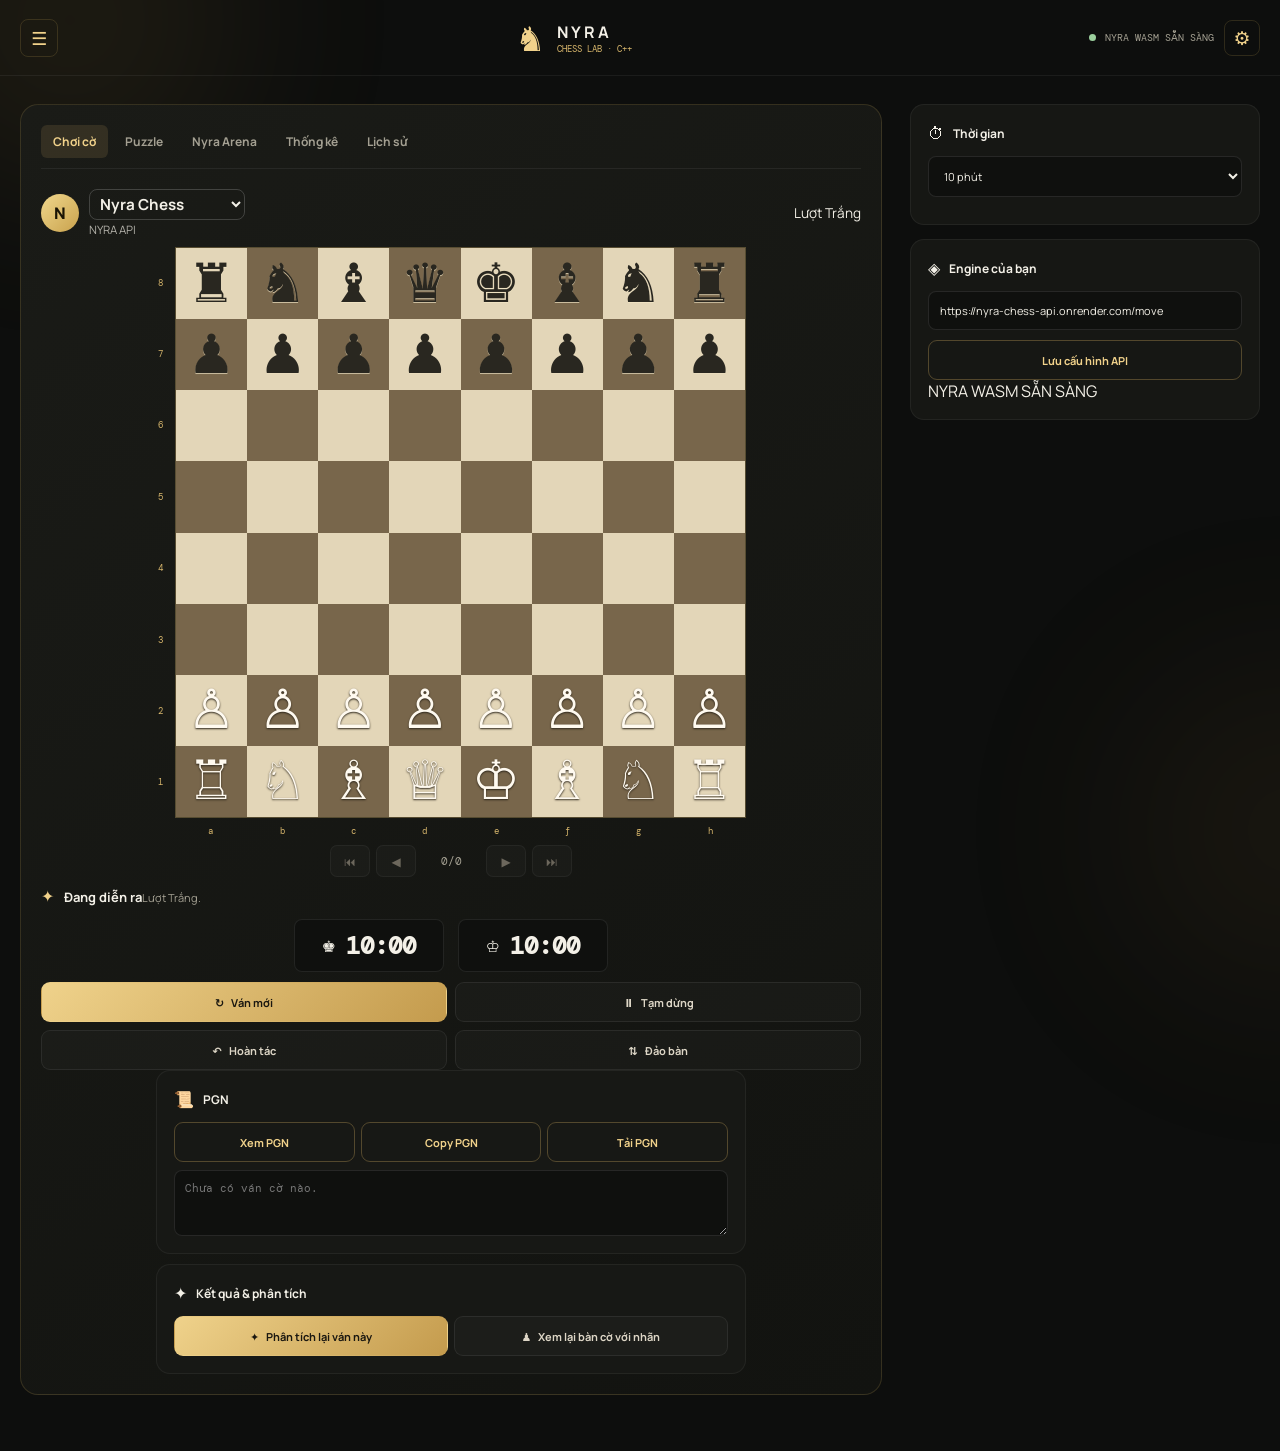
==== index.html @ 999bf377 "Phân tích ván cố định (đồng hồ ảo + reset engine + bộ nhớ kết quả); Nyro suy luận dựa trên đường đi " ====
<!doctype html>
<html lang="vi">
<head>
  <meta charset="utf-8">
  <meta name="viewport" content="width=device-width, initial-scale=1, viewport-fit=cover">
  <meta name="theme-color" content="#10100f">
  <link rel="manifest" href="manifest.json">
  <link rel="icon" type="image/png" href="icon-192.png">
  <link rel="apple-touch-icon" href="apple-touch-icon.png">
  <meta name="mobile-web-app-capable" content="yes">
  <title>Nyra Chess 1.0</title>
  <link rel="stylesheet" href="style.css?v=217">
</head>
<body>
  <div class="ambient ambient-one"></div>
  <div class="ambient ambient-two"></div>
  <header class="topbar">
    <button class="hamburger" id="hamburgerBtn" aria-label="Menu">☰</button>
    <a class="brand" href="#" aria-label="Nyra Chess trang chủ">
      <span class="brand-mark">♞</span>
      <span><strong>NYRA</strong><small>CHESS LAB · C++</small></span>
    </a>
    <div class="top-right">
      <div class="top-status"><span class="status-dot"></span><span id="connectionLabel">BÀN CỜ SẴN SÀNG</span></div>
      <button class="gear-btn" id="settingsBtn" type="button" aria-label="Cài đặt" title="Cài đặt">⚙</button>
    </div>
  </header>

  <nav class="navdrawer" id="navDrawer">
    <a class="navdrawer-item" data-drawer="play" href="#" id="drawerPlay"><span>♟</span> Chơi cờ</a>
    <a class="navdrawer-item" data-drawer="puzzle" href="#" id="drawerPuzzle"><span>🧩</span> Puzzle</a>
    <a class="navdrawer-item" data-drawer="arena" href="#" id="drawerArena"><span>⚔️</span> Đấu trường AI</a>
    <a class="navdrawer-item" data-drawer="stats" href="#" id="drawerStats"><span>📊</span> Thống kê</a>
    <a class="navdrawer-item" data-drawer="history" href="#" id="drawerHistory"><span>⌁</span> Lịch sử &amp; Phân tích</a>
    <a class="navdrawer-item" data-action="import" href="#" id="drawerImport"><span>📥</span> Nhập PGN</a>
  </nav>

  <div class="drawer-overlay" id="drawerOverlay"></div>
  <div class="move-board-panel" id="moveBoardPanel"></div>

  <main class="layout">
    <section class="game-shell" aria-label="Bàn cờ Nyra">
      <!-- TABS -->
      <div class="tabs">
        <button class="tab-btn active" data-tab="play">Chơi cờ</button>
        <button class="tab-btn" data-tab="puzzle">Puzzle</button>
        <button class="tab-btn" data-tab="arena">Nyra Arena</button>
        <button class="tab-btn" data-tab="stats">Thống kê</button>
        <button class="tab-btn" data-tab="history">Lịch sử</button>
      </div>

      <!-- TAB: PLAY -->
      <div id="tab-play" class="tab-content active">
        <div class="game-head">
          <div class="opponent">
            <div class="avatar">N</div>
            <div><select id="opponentSelect" class="opp-select" aria-label="Chọn đối thủ">
              <option value="nyra">Nyra Chess</option>
              <option value="sf1000">Stockfish ~1000</option>
              <option value="sf1500">Stockfish 1500</option>
              <option value="sf2000">Stockfish 2000</option>
              <option value="sf2500">Stockfish 2500</option>
              <option value="sf2750">Stockfish 2750</option>
              <option value="sf3000">Stockfish 3000</option>
            </select><small id="engineMode">NYRA API</small></div>
          </div>
          <div class="turn-chip"><span class="turn-indicator"></span><span id="turnLabel">Lượt Trắng</span></div>
        </div>

        <div class="board-wrap">
          <div class="rank-labels" aria-hidden="true"><span>8</span><span>7</span><span>6</span><span>5</span><span>4</span><span>3</span><span>2</span><span>1</span></div>
          <div id="board" class="board" role="grid" aria-label="Bàn cờ vua"></div>
          <div class="file-labels" aria-hidden="true"><span>a</span><span>b</span><span>c</span><span>d</span><span>e</span><span>f</span><span>g</span><span>h</span></div>
        </div>

        <div class="board-nav">
          <button id="navStart" class="nav-btn" type="button" title="Về đầu ván" aria-label="Về đầu ván">⏮</button>
          <button id="navPrev" class="nav-btn" type="button" title="Nước trước (←)" aria-label="Nước trước">◀</button>
          <span id="navCounter" class="nav-counter">0/0</span>
          <button id="navNext" class="nav-btn" type="button" title="Nước sau (→)" aria-label="Nước sau">▶</button>
          <button id="navEnd" class="nav-btn" type="button" title="Về nước hiện tại" aria-label="Về nước hiện tại">⏭</button>
        </div>

        <div class="game-status" aria-live="polite">
          <span class="status-icon" id="statusIcon">✦</span>
          <div><strong id="statusTitle">Trận đấu sẵn sàng</strong><small id="statusText">Chọn một quân Trắng để bắt đầu.</small></div>
        </div>

        <div class="clock-panel">
          <div class="clock-container" id="clock-black"><span class="clock-icon">♚</span><span class="clock-time" id="timeBlack">10:00</span></div>
          <div class="clock-container" id="clock-white"><span class="clock-icon">♔</span><span class="clock-time" id="timeWhite">10:00</span></div>
        </div>

        <div class="controls">
          <button id="newGameBtn" class="btn btn-primary"><span>↻</span> Ván mới</button>
          <button id="pauseBtn" class="btn btn-secondary"><span>⏸</span> Tạm dừng</button>
          <button id="undoBtn" class="btn btn-secondary"><span>↶</span> Hoàn tác</button>
          <button id="flipBtn" class="btn btn-secondary"><span>⇅</span> Đảo bàn</button>
        </div>

        <div class="play-side">
          <div class="panel-card game-info card pgn-box" id="pgnBox">
            <div class="panel-title"><span class="gold-symbol">📜</span><h2>PGN</h2></div>
            <div class="pgn-actions">
              <button id="scrollPgnBtn" class="btn btn-outline">Xem PGN</button>
              <button id="copyPgnBtn" class="btn btn-outline">Copy PGN</button>
              <button id="downloadPgnBtn" class="btn btn-outline">Tải PGN</button>
            </div>
            <textarea class="pgn-text" id="pgnText" readonly placeholder="Chưa có ván cờ nào."></textarea>
          </div>
          <div class="panel-card card review-box" id="reviewBox">
            <div class="panel-title"><span class="gold-symbol">✦</span><h2>Kết quả &amp; phân tích</h2></div>
            <div id="reviewResult" class="review-result"></div>
            <div class="review-actions" id="reviewActions">
              <button id="reviewBtn" class="btn btn-primary full-width"><span>✦</span> Phân tích lại ván này</button>
              <button id="boardReviewBtn" class="btn btn-secondary full-width"><span>♟</span> Xem lại bàn cờ với nhãn</button>
            </div>
          </div>
        </div>
      </div>

      <!-- TAB: ARENA -->
      <!-- TAB: PUZZLE -->
      <div id="tab-puzzle" class="tab-content"></div>

      <div id="tab-arena" class="tab-content">
        <div class="ar-top">
          <div class="panel-title"><span class="gold-symbol">⚔️</span><h2>Nyra Arena</h2></div>
          <div class="ar-top-btns">
            <button id="arToggleSetup" class="ar-chip" type="button">▴ Thu gọn</button>
            <button id="arVideoBtn" class="ar-chip" type="button">🎬 Quay video</button>
          </div>
        </div>

        <div id="arSetup" class="ar-setup">
          <div class="ar-sides">
            <div class="ar-side" id="arSideA"></div>
            <div class="ar-side" id="arSideB"></div>
          </div>
          <div class="ar-row">
            <div><label for="arGames">Số ván</label><input id="arGames" type="number" inputmode="numeric" min="1" max="200" value="10"></div>
            <div><label for="arSpeed">Tốc độ xem</label>
              <select id="arSpeed">
                <option value="0">Nhanh nhất</option>
                <option value="500">Vừa</option>
                <option value="1000">Chậm</option>
                <option value="1800">Rất chậm</option>
              </select>
            </div>
            <label class="ar-check"><input id="arAlternate" type="checkbox" checked> Đổi màu mỗi ván</label>
            <label class="ar-check"><input id="arOpenings" type="checkbox" checked> Khai cuộc ngẫu nhiên</label>
          </div>
          <p class="small-note">Elo Stockfish là thang <b>UCI_Elo</b> của chính engine (CCRL 40/4, chuẩn hoá ở 60s+0.6s), nằm trong 1320–3190 — <b>không</b> bằng Elo Chess.com/FIDE. Elo cao cần đủ thời gian nghĩ mới đạt đúng sức. Ô “Nghĩ/nước” để trống = tự động.</p>
        </div>

        <div class="ar-actions">
          <button id="arStart" class="btn btn-primary" type="button">▶ Bắt đầu đấu</button>
          <button id="arStop" class="btn btn-secondary" type="button" disabled>■ Dừng</button>
          <button id="arPgnBtn" class="btn btn-outline" type="button" disabled>⤓ PGN</button>
        </div>

        <div id="arStage" class="ar-stage">
          <div class="ar-player" id="arBarBlack">
            <span class="ar-ptag">B</span>
            <div class="ar-pmain"><strong class="ar-pname"></strong><small class="ar-pbadge"></small></div>
            <span class="ar-pinfo"></span><span class="ar-dot"></span><span class="ar-col">♚</span>
          </div>
          <div class="ar-main">
            <div class="ar-eval" aria-hidden="true"><div id="arEvalFill"></div></div>
            <div id="arBoard" class="ar-board" role="img" aria-label="Bàn cờ Arena"></div>
          </div>
          <div class="ar-player" id="arBarWhite">
            <span class="ar-ptag">A</span>
            <div class="ar-pmain"><strong class="ar-pname"></strong><small class="ar-pbadge"></small></div>
            <span class="ar-pinfo"></span><span class="ar-dot"></span><span class="ar-col">♔</span>
          </div>

          <div class="ar-score">
            <div class="ar-sc-side"><small id="arNameA">A</small><b id="arPtsA">0</b></div>
            <div class="ar-sc-mid"><span id="arGameNo">Sẵn sàng</span><small id="arWdl"></small></div>
            <div class="ar-sc-side right"><small id="arNameB">B</small><b id="arPtsB">0</b></div>
          </div>
          <div class="ar-bar"><div id="arProgress"></div></div>
          <div class="ar-status" id="arStatus" aria-live="polite">Chọn hai bên rồi bấm “Bắt đầu đấu”.</div>
          <div class="ar-estimate" id="arEstimate"></div>
          <div class="ar-moves" id="arMoves"></div>
          <div class="ar-chips" id="arChips"></div>
        </div>

        <div class="ar-float">
          <button id="arFloatStop" type="button" disabled>■ Dừng</button>
          <button id="arFloatExit" type="button">✕ Thoát</button>
        </div>
      </div>

      <!-- TAB: STATS -->
      <div id="tab-stats" class="tab-content">
        <div class="panel-title"><span class="gold-symbol">📊</span><h2>Thống kê của bạn</h2></div>
        <div class="stats-dashboard">
          <div class="stat-box"><span class="stat-label">Tổng số ván</span><span class="stat-value" id="statTotal">0</span></div>
          <div class="stat-box good"><span class="stat-label">Thắng</span><span class="stat-value" id="statWins">0</span></div>
          <div class="stat-box bad"><span class="stat-label">Thua</span><span class="stat-value" id="statLosses">0</span></div>
          <div class="stat-box"><span class="stat-label">Hòa</span><span class="stat-value" id="statDraws">0</span></div>
        </div>
      </div>

      <!-- TAB: HISTORY -->
      <div id="tab-history" class="tab-content">
        <div class="panel-title"><span class="gold-symbol">⌁</span><h2>Lịch sử nước đi</h2></div>
        <div id="moveHistory" class="move-history"></div>
        <button id="reviewBtnHistory" class="btn btn-primary full-width"><span>✦</span> Phân tích ván bằng Nyra</button>
        <button id="boardReviewBtnHistory" class="btn btn-secondary full-width"><span>♟</span> Xem lại bàn cờ với nhãn</button>
        <button id="downloadPgnBtnHistory" class="btn btn-secondary full-width"><span>⤓</span> Tải PGN</button>
        <div id="reviewResultHistory" class="review-result"></div>
      </div>
    </section>

    <aside class="side-panel">
      <section class="panel-card">
        <div class="panel-title"><span class="gold-symbol">⏱</span><h2>Thời gian</h2></div>
        <select id="timeControlSelect" class="time-select">
          <option value="unlimited">Không giới hạn</option>
          <option value="180">3 phút</option>
          <option value="180+2">3 phút + 2s</option>
          <option value="300">5 phút</option>
          <option value="600" selected>10 phút</option>
        </select>
      </section>

      <section class="panel-card">
        <div class="panel-title"><span class="gold-symbol">◈</span><h2>Engine của bạn</h2></div>
        <input id="endpointInput" type="url" placeholder="https://nyra-chess-api.onrender.com/move">
        <button id="saveEndpointBtn" class="btn btn-outline full-width">Lưu cấu hình API</button>
        <div id="apiState" class="api-state"><span class="state-dot"></span><span>Chưa kết nối</span></div>
      </section>
    </aside>
  </main>
  <div class="modal" id="pgnImportPanel" aria-hidden="true">
    <div class="modal-card" role="dialog" aria-modal="true" aria-labelledby="pgnImportTitle">
      <button class="modal-close" id="pgnImportClose" type="button" aria-label="Đóng">✕</button>
      <h3 id="pgnImportTitle">Nhập PGN</h3>
      <p class="small-note">Dán PGN hoặc chọn file .pgn. Ván sẽ được đưa lên bàn cờ để tua lại, phân tích và chơi tiếp.</p>
      <textarea id="pgnImportText" class="pgn-text pgn-import-text" placeholder="1. e4 e5 2. Nf3 Nc6 3. Bb5 ..."></textarea>
      <input id="pgnImportFile" class="file-input" type="file" accept=".pgn,text/plain">
      <div class="modal-actions">
        <button id="pgnImportLoad" class="btn btn-primary" type="button">Tải vào bàn cờ</button>
        <button id="pgnImportCancel" class="btn btn-secondary" type="button">Đóng</button>
      </div>
      <p class="small-note" id="pgnImportMsg"></p>
    </div>
  </div>

  <script type="module" src="app.js?v=226"></script>
</body>
</html>
---- style.css ----
@import url('fonts/fonts.css');

:root {
  --bg: #0d0e0d; --panel: rgba(24, 25, 22, .94);
  --line: rgba(205,169,91,.18); --gold: #d7b66c; --gold-bright: #f1d28b;
  --text: #f3f0e7; --muted: #a4a092;
  --board-light: #e3d6b8; --board-dark: #78664b;
  --good: #9bcf9d; --danger: #db8d79;
  font-family: Manrope, system-ui, sans-serif;
}
* { box-sizing: border-box; }
body { margin: 0; min-height: 100vh; background: var(--bg); color: var(--text); overflow-x: hidden; }
button, input, select, textarea { font: inherit; }
button { cursor: pointer; }
textarea { resize: vertical; }
.ambient { position: fixed; width: 340px; height: 340px; border-radius: 50%; filter: blur(100px); opacity: .09; z-index: -1; }
.ambient-one { background: #d6a94e; top: -150px; left: -100px; }
.ambient-two { background: #9a702b; right: -180px; bottom: -100px; }

/* topbar + hamburger */
.topbar { position: relative; height: 76px; border-bottom: 1px solid rgba(255,255,255,.06);
  display: flex; align-items: center; justify-content: space-between; padding: 0 20px; }
.hamburger { background: none; border: 1px solid var(--line); color: var(--gold-bright);
  width: 38px; height: 38px; border-radius: 8px; font-size: 18px; display: flex;
  align-items: center; justify-content: center; }
.hamburger:hover { background: #d7b66c22; }
.brand { display: flex; align-items: center; gap: 11px; text-decoration: none; color: var(--text); }
.brand-mark { color: var(--gold-bright); font-size: 34px; }
.brand strong { display: block; font-size: 16px; letter-spacing: .19em; }
.brand small { display: block; color: var(--gold); font: 9px 'DM Mono', monospace; }
.top-status { display: flex; align-items: center; gap: 9px; font: 10px 'DM Mono', monospace; color: var(--muted); }
.status-dot, .state-dot { width: 7px; height: 7px; background: var(--good); border-radius: 50%; }
.status-dot.off, .state-dot.off { background: var(--danger); }
.status-dot.busy, .state-dot.busy { background: var(--gold); }

/* nav drawer overlay */
.navdrawer { position: fixed; top: 76px; left: 0; bottom: 0; width: 240px; background: rgba(16,17,14,.97);
  border-right: 1px solid var(--line); padding: 18px 12px; transform: translateX(-100%);
  transition: transform .22s ease; z-index: 50; }
.navdrawer.open { transform: translateX(0); }
.navdrawer-item { display: block; color: var(--muted); text-decoration: none; padding: 11px 12px;
  border-radius: 8px; font-size: 13px; font-weight: 600; }
.navdrawer-item span { color: var(--gold-bright); margin-right: 9px; }
.navdrawer-item:hover { background: #d7b66c18; color: var(--text); }
.drawer-overlay { position: fixed; inset: 0; background: rgba(0,0,0,.42); opacity: 0; pointer-events: none;
  transition: opacity .22s ease; z-index: 49; }
.drawer-overlay.open { opacity: 1; pointer-events: auto; }

.layout { width: min(1240px, 100% - 36px); margin: 28px auto 56px; display: grid;
  grid-template-columns: 1fr 350px; gap: 28px; }
.intro { grid-column: 1 / -1; }
h1 { margin: 0; font-size: clamp(32px, 5vw, 52px); line-height: 1.1; font-weight: 800; }
h1 span { color: var(--gold-bright); }
.intro-tags { display: flex; gap: 8px; margin-top: 14px; }
.intro-tags span { font-size: 10px; padding: 7px 10px; border: 1px solid var(--line); border-radius: 99px; }
.game-shell { background: linear-gradient(145deg, #1a1b17, #121310); border: 1px solid var(--line);
  border-radius: 18px; padding: 20px; }

.tabs { display: flex; gap: 5px; margin-bottom: 20px; border-bottom: 1px solid #ffffff10; padding-bottom: 10px; overflow-x: auto; }
.tab-btn { background: transparent; border: none; color: var(--muted); font-size: 12px; font-weight: 700;
  padding: 8px 12px; border-radius: 6px; white-space: nowrap; }
.tab-btn.active { color: var(--gold-bright); background: #d7b66c22; }
.tab-content { display: none; }
.tab-content.active { display: block; }

/* board + clocks */
.board-wrap { position: relative; width: 100%; max-width: 590px; margin: 6px auto 4px; padding: 0 0 19px 19px; }
.board { display: grid; grid-template-columns: repeat(8, 1fr); width: 100%; aspect-ratio: 1; border: 1px solid #d7b66c55; }
.square { position: relative; display: flex; align-items: center; justify-content: center; aspect-ratio: 1;
  border: 0; padding: 0; background: transparent; }
.square.light { background: var(--board-light); }
.square.dark { background: var(--board-dark); }
.square.selected { box-shadow: inset 0 0 0 4px #e8bd58; }
.square.last-move::after { content: ""; position: absolute; inset: 0; background: #f5d87542; }
.square.legal::before { content: ""; position: absolute; width: 22%; height: 22%; border-radius: 50%; background: #1a251b78; }
.square.capture::before { content: ""; position: absolute; inset: 4%; border: 4px solid #2b201b66; border-radius: 50%; }
.piece { position: relative; z-index: 2; font-family: "DejaVu Sans", sans-serif;
  font-size: clamp(24px, 5.4vw, 54px); line-height: 1; }
.piece.white { color: #fffaf0; text-shadow: 0 1px 2px #2b2419; }
.piece.black { color: #292720; text-shadow: 0 1px 0 #f5e8c8aa; }

.rank-labels { position: absolute; left: 2px; top: 0; bottom: 19px; display: flex; flex-direction: column;
  justify-content: space-around; font: 9px 'DM Mono'; color: var(--gold); }
.file-labels { position: absolute; bottom: 0; left: 19px; right: 0; display: grid;
  grid-template-columns: repeat(8,1fr); text-align: center; font: 9px 'DM Mono'; color: var(--gold); }

.game-status { display: flex; align-items: center; gap: 10px; padding: 6px 0; }
.status-icon { color: var(--gold-bright); }
.game-status strong { font-size: 13px; }
.game-status small { color: var(--muted); font-size: 11px; }

.panel-card.game-info.card { padding-bottom: 12px; }
.pgn-box { max-width: 590px; margin: 0 auto 10px; }
.pgn-actions { display: flex; flex-wrap: wrap; gap: 6px; margin-bottom: 8px; }
.pgn-actions .btn { flex: 1; min-width: 88px; }
.pgn-text { width: 100%; min-height: 66px; max-height: 150px; background: #0f100e; color: var(--text);
  border: 1px solid #ffffff19; border-radius: 8px; padding: 10px; font: 11px 'DM Mono'; margin: 0; }
.pgn-text:focus { outline: 1px solid var(--gold); }

.review-box { max-width: 590px; margin: 0 auto; padding: 14px 17px 17px; }
.review-actions { display: grid; grid-template-columns: 1fr 1fr; gap: 6px; margin-top: 10px; }
.play-side { display: none; }
body.play-tab .play-side { display: block; }

.clock-panel { display: flex; gap: 14px; justify-content: center; margin: 6px 0 8px; }
.clock-container { display: flex; align-items: center; justify-content: center; gap: 10px;
  background: #0f100e; border: 1px solid #ffffff15; border-radius: 8px; padding: 10px; width: 150px; }
.clock-time { font: 24px 'DM Mono', monospace; font-weight: 700; }
.controls { display: grid; grid-template-columns: 1fr 1fr; gap: 8px; margin-top: 10px; }

.btn { border-radius: 9px; border: 1px solid transparent; min-height: 40px; display: flex;
  align-items: center; justify-content: center; gap: 7px; font-size: 11px; font-weight: 700; }
.btn-primary { background: linear-gradient(135deg, #efd28b, #c49b4d); color: #1a1710; }
.btn-secondary { background: #ffffff06; color: #ddd6c6; border-color: #ffffff12; }
.btn-outline { background: transparent; border-color: #cba85d55; color: var(--gold-bright); }
.full-width { width: 100%; margin-top: 0; }
.small-note { font-size: 10px; color: var(--muted); margin: 10px 0 0; line-height: 1.4; }

/* side panel */
.side-panel { display: flex; flex-direction: column; gap: 14px; }
.panel-card { background: var(--panel); border: 1px solid #ffffff0e; border-radius: 14px; padding: 17px; }
.panel-title { display: flex; align-items: center; gap: 9px; margin-bottom: 12px; }
.panel-title h2 { font-size: 12px; margin: 0; font-weight: 700; }
input, select { width: 100%; background: #0f100e; color: var(--text); border: 1px solid #ffffff19;
  border-radius: 8px; padding: 11px; font-size: 11px; margin-bottom: 10px; }

.move-history { min-height: 96px; max-height: 280px; overflow-y: auto; }
.move-row { display: grid; grid-template-columns: 30px 1fr 1fr; gap: 5px; padding: 7px 5px;
  border-bottom: 1px solid #ffffff08; font: 11px 'DM Mono'; }
.move-row .move-white, .move-row .move-black { text-align: right; }
.move-row .move-black { color: var(--muted); }

.stats-dashboard { display: grid; grid-template-columns: 1fr 1fr; gap: 10px; }
.stat-box { background: #ffffff05; padding: 12px; border-radius: 8px; text-align: center; }
.stat-box.good { border-left: 3px solid var(--good); }
.stat-box.bad { border-left: 3px solid var(--danger); }

/* review render */
.review-result { margin-top: 8px; font-size: 12px; }
.review-result.collapsed { margin-top: 0; }
.rv-acc { display: grid; grid-template-columns: 1fr auto 1fr; gap: 8px; align-items: center;
  text-align: center; margin-bottom: 10px; }
.rv-acc b { display: block; font-size: 22px; color: var(--gold-bright); }
.rv-acc small { color: var(--muted); font-size: 10px; }
.rv-graph { width: 100%; height: 70px; border-radius: 8px; border: 1px solid var(--line);
  margin-bottom: 10px; display: block; }
.rv-head { color: var(--muted); font-size: 10px; }
.rv-row { display: grid; grid-template-columns: 1fr 52px 52px; padding: 6px 2px;
  border-bottom: 1px solid #ffffff0c; align-items: center; }
.rv-row span:nth-child(n+2) { text-align: center; }
.rv-badge { display: inline-flex; align-items: center; justify-content: center; min-width: 22px; height: 20px;
  padding: 0 4px; border-radius: 10px; color: #101010; font: 700 11px 'DM Mono', monospace; margin-right: 4px; }
.rv-list { margin: 6px 0 0; max-height: 260px; overflow-y: auto; }
.rv-move { padding: 5px 2px; border-bottom: 1px solid #ffffff0d; line-height: 1.55; }
.rv-move small { color: var(--muted); display: block; margin-top: 1px; }
.rv-progress { color: var(--gold-bright); margin: 0 0 8px; }
.rv-bar { height: 6px; background: #ffffff14; border-radius: 3px; overflow: hidden; }
.rv-bar div { height: 100%; background: var(--gold); transition: width .2s; }
.rv-empty { color: var(--muted); font-size: 11px; padding: 8px 0; }

/* move-board overlay */
.move-board-panel { position: fixed; inset: 0; background: rgba(8,9,7,.92); display: none;
  z-index: 80; padding: 28px 22px; overflow-y: auto; }
.move-board-panel.open { display: flex; flex-direction: column; }
.move-board-panel .mb-close { position: absolute; top: 18px; right: 22px; background: none; border: 1px solid var(--line);
  color: var(--gold-bright); width: 44px; height: 38px; border-radius: 8px; font-size: 20px; }
.move-board-panel h3 { color: var(--gold-bright); margin: 0 0 8px; font-size: 14px; letter-spacing: .04em; }
.move-board-panel .mb-sub { color: var(--muted); font-size: 11px; margin-bottom: 10px; }
.move-board-wrap { position: relative; width: 100%; max-width: 500px; margin: 0 auto; padding: 0 0 16px 16px; flex: 0 0 auto; }
.move-board { display: grid; grid-template-columns: repeat(8, 1fr); width: 100%; aspect-ratio: 1; border: 1px solid #d7b66c55; }
.move-square { position: relative; display: flex; align-items: center; justify-content: center;
  aspect-ratio: 1; border: 0; padding: 0; background: transparent; }
.move-square.light { background: var(--board-light); }
.move-square.dark { background: var(--board-dark); }
.move-square[data-sq]::after { content: attr(data-sq); position: absolute; font: 8px 'DM Mono'; color: var(--gold-bright); opacity: 0; pointer-events: none; }
.move-piece { position: relative; z-index: 2; font-family: "DejaVu Sans", sans-serif;
  font-size: clamp(22px, 5vw, 46px); line-height: 1; }
.move-piece.white { color: #fffaf0; text-shadow: 0 1px 2px #2b2419; }
.move-piece.black { color: #292720; text-shadow: 0 1px 0 #f5e8c8aa; }
.move-board-rel { position: relative; }
.move-square.last-move { box-shadow: inset 0 0 0 3px #f5d87566; }
.review-arrows { position: absolute; inset: 0; width: 100%; height: 100%; z-index: 4;
  pointer-events: none; filter: drop-shadow(0 1px 2px rgba(0,0,0,.35)); }
.move-label { position: absolute; left: 2px; top: 0; bottom: 16px; display: flex; flex-direction: column;
  justify-content: space-around; font: 9px 'DM Mono'; color: var(--gold); }
.move-file { position: absolute; bottom: 0; left: 16px; right: 0; display: grid;
  grid-template-columns: repeat(8,1fr); text-align: center; font: 9px 'DM Mono'; color: var(--gold); }
.move-history-scroll { position: relative; margin: 0 auto 16px; max-width: 500px; padding: 0 0 0 16px; flex: 0 0 auto; }
.move-grid { display: grid; grid-template-columns: 36px 1fr 1fr; gap: 3px; max-height: 150px; overflow-y: auto; }
.move-grid-head { font: 10px 'DM Mono'; color: var(--muted); text-transform: uppercase; letter-spacing: .06em; padding-bottom: 2px; }
.move-cell { background: none; border: 0; border-radius: 5px; color: var(--text);
  font: 11px 'DM Mono'; padding: 5px 7px; text-align: left; }
.move-cell:hover { background: #d7b66c18; }
.move-num { color: var(--gold); text-align: right; padding: 5px 7px; font: 11px 'DM Mono'; }
.move-cell.move-this { background: #d7b66c2e; color: var(--gold-bright); font-weight: 700; }
.move-cell.move-good { color: #9bcf9d; }
.move-cell.move-bad { color: #e0624f; }

/* tua lại / tua tới */
.board-nav { display: flex; align-items: center; justify-content: center; gap: 6px; margin: 8px auto 2px; }
.nav-btn { background: #ffffff06; border: 1px solid #ffffff14; color: var(--gold-bright);
  min-width: 40px; height: 32px; border-radius: 7px; font-size: 12px; }
.nav-btn:hover:not(:disabled) { background: #d7b66c22; }
.nav-btn:disabled { color: #6c675c; border-color: #ffffff0c; cursor: default; }
.nav-counter { font: 11px 'DM Mono', monospace; color: var(--muted); min-width: 58px; text-align: center; }
.mb-nav { display: flex; align-items: center; justify-content: center; gap: 6px; margin: 0 auto 10px; }

/* nhãn đánh giá trên ô cờ + chú giải */
.move-badge { position: absolute; top: 2px; left: 2px; z-index: 3; display: flex; align-items: center;
  justify-content: center; min-width: 18px; height: 18px; padding: 0 3px; border-radius: 99px;
  font: 700 10px 'DM Mono', monospace; color: #12130f; box-shadow: 0 1px 3px #0006; }
.mb-info { width: 100%; max-width: 500px; margin: 0 auto; padding-left: 16px; box-sizing: border-box; font-size: 11px; color: var(--muted); min-height: 16px; line-height: 1.5; }
.mb-legend { display: flex; flex-wrap: wrap; gap: 5px 12px; max-width: 500px; margin: 0 auto 10px;
  padding: 0 0 0 16px; font-size: 10px; color: var(--muted); }
.mb-legend-item { display: inline-flex; align-items: center; gap: 4px; }
.mb-legend-item i { font-style: normal; width: 15px; height: 15px; border-radius: 50%;
  display: inline-flex; align-items: center; justify-content: center; color: #12130f; font: 700 9px 'DM Mono'; }
.move-dot { display: inline-block; width: 6px; height: 6px; border-radius: 50%; margin-right: 5px; vertical-align: middle; }

/* modal nhập PGN */
.modal { position: fixed; inset: 0; background: rgba(6,7,5,.8); display: none; align-items: center;
  justify-content: center; z-index: 90; padding: 20px; }
.modal.open { display: flex; }
.modal-card { position: relative; width: min(560px, 100%); max-height: 90vh; overflow-y: auto;
  background: linear-gradient(145deg, #1a1b17, #121310); border: 1px solid var(--line);
  border-radius: 16px; padding: 22px; }
.modal-card h3 { margin: 0 0 6px; color: var(--gold-bright); font-size: 15px; }
.modal-close { position: absolute; top: 12px; right: 14px; background: none; border: 1px solid var(--line);
  color: var(--gold-bright); width: 36px; height: 32px; border-radius: 7px; font-size: 16px; }
.modal-actions { display: flex; gap: 8px; margin-top: 10px; }
.modal-actions .btn { flex: 1; }
.pgn-import-text { min-height: 140px; margin-top: 10px; }
.file-input { padding: 8px; font-size: 11px; color: var(--muted); background: #0f100e;
  border: 1px dashed #ffffff20; border-radius: 8px; }

@media (max-width: 850px) {
  .layout { grid-template-columns: 1fr; }
    .navdrawer { width: 220px; }
  .play-side { display: block; }
  body.play-tab .play-side { display: none; }
}

/* ===== Nyra Arena ===== */
.ar-top { display: flex; align-items: center; justify-content: space-between; gap: 8px; margin-bottom: 8px; }
.ar-top .panel-title { margin: 0; }
.ar-top-btns { display: flex; gap: 6px; }
.ar-chip { background: #ffffff08; border: 1px solid #ffffff14; color: var(--gold-bright); border-radius: 99px;
  font-size: 11px; font-weight: 700; padding: 6px 11px; white-space: nowrap; }
.ar-setup { margin-bottom: 8px; }
.ar-setup.collapsed { display: none; }
.ar-sides { display: grid; grid-template-columns: 1fr 1fr; gap: 8px; }
.ar-side { background: #0f100e; border: 1px solid #ffffff10; border-radius: 10px; padding: 9px; min-width: 0; }
.ar-side h3 { margin: 0 0 6px; font-size: 11px; color: var(--gold-bright); letter-spacing: .04em; }
.ar-setup label { display: block; font-size: 10px; color: var(--muted); margin: 0 0 3px; }
.ar-setup input, .ar-setup select { margin: 0; padding: 7px 8px; font-size: 12px; min-width: 0; }
.ar-setup input[type=checkbox] { width: auto; margin: 0 6px 0 0; accent-color: var(--gold); }
.ar-elo { margin-top: 7px; }
.ar-elo-row { display: grid; grid-template-columns: auto 30px 1fr 30px; align-items: center; gap: 5px; }
.ar-elo-row label { margin: 0; }
.ar-step { min-height: 32px; padding: 0; border-radius: 8px; border: 1px solid #ffffff14; background: #ffffff08; color: var(--gold-bright); font-size: 16px; font-weight: 800; }
.ar-elo-row input { text-align: center; font: 600 13px 'DM Mono', monospace; }
.ar-range { padding: 0 !important; margin-top: 6px !important; border: 0 !important; background: transparent !important; accent-color: var(--gold); height: 22px; }
.ar-setup .dim { opacity: .45; }
.ar-presets { display: flex; flex-wrap: wrap; gap: 4px; margin-top: 4px; }
.ar-preset { background: #ffffff06; border: 1px solid #ffffff12; color: var(--muted); border-radius: 6px; font: 600 10px 'DM Mono', monospace; padding: 4px 6px; }
.ar-preset.on { color: #1a1710; background: var(--gold); border-color: var(--gold); }
.ar-ms-row { margin-top: 7px; }
.ar-row { display: grid; grid-template-columns: 1fr 1fr; gap: 8px; margin-top: 8px; align-items: end; }
.ar-check { display: flex !important; align-items: center; font-size: 11px !important; color: var(--text) !important; margin: 0 !important; }
.ar-actions { display: grid; grid-template-columns: 2fr 1fr 1fr; gap: 6px; margin: 8px 0; }

.ar-stage { max-width: 560px; margin: 0 auto; }
.ar-player { display: flex; align-items: center; gap: 9px; padding: 6px 9px; background: #0f100e; border: 1px solid #ffffff10;
  border-radius: 9px; margin: 4px 0; min-height: 40px; }
.ar-ptag { width: 20px; height: 20px; border-radius: 5px; background: var(--gold); color: #1a1710; font: 800 11px 'DM Mono', monospace;
  display: flex; align-items: center; justify-content: center; flex: none; }
.ar-pmain { flex: 1; min-width: 0; line-height: 1.2; }
.ar-pmain strong { display: block; font-size: 13px; white-space: nowrap; overflow: hidden; text-overflow: ellipsis; }
.ar-pmain small { color: var(--muted); font: 10px 'DM Mono', monospace; }
.ar-pinfo { font: 600 11px 'DM Mono', monospace; color: var(--gold-bright); white-space: nowrap; }
.ar-col { font-size: 20px; color: var(--muted); line-height: 1; }
.ar-dot { width: 8px; height: 8px; border-radius: 50%; background: transparent; flex: none; }
.ar-player.thinking { border-color: var(--gold); box-shadow: 0 0 0 1px #d7b66c44; }
.ar-player.thinking .ar-dot { background: var(--gold); animation: arPulse 1s ease-in-out infinite; }
@keyframes arPulse { 50% { opacity: .25; } }
.ar-main { display: flex; gap: 5px; align-items: stretch; }
.ar-eval { width: 9px; flex: none; background: #1d1c18; border: 1px solid #ffffff14; border-radius: 4px; position: relative; overflow: hidden; }
.ar-eval div { position: absolute; left: 0; right: 0; bottom: 0; height: 50%; background: #f3f0e7; transition: height .35s ease; }
.ar-board { flex: 1; min-width: 0; display: grid; grid-template-columns: repeat(8, 1fr); aspect-ratio: 1;
  border: 1px solid #d7b66c55; container-type: inline-size; }
.ar-board .piece { font-size: clamp(22px, 9vw, 48px); font-size: 10.5cqw; }
.ar-coord { position: absolute; font: 700 9px 'DM Mono', monospace; font-style: normal; pointer-events: none; z-index: 3; opacity: .75; }
.ar-rank { top: 2px; left: 3px; } .ar-file { bottom: 1px; right: 3px; }
.square.light .ar-coord { color: var(--board-dark); } .square.dark .ar-coord { color: var(--board-light); }

.ar-score { display: grid; grid-template-columns: 1fr auto 1fr; align-items: center; gap: 8px; margin-top: 8px; }
.ar-sc-side small { display: block; color: var(--muted); font-size: 10px; white-space: nowrap; overflow: hidden; text-overflow: ellipsis; }
.ar-sc-side b { font: 700 26px 'DM Mono', monospace; color: var(--gold-bright); }
.ar-sc-side.right { text-align: right; }
.ar-sc-mid { text-align: center; font-size: 12px; font-weight: 700; }
.ar-sc-mid small { display: block; color: var(--muted); font: 10px 'DM Mono', monospace; font-weight: 400; }
.ar-bar { height: 4px; background: #ffffff10; border-radius: 4px; margin: 5px 0; overflow: hidden; }
.ar-bar div { height: 100%; width: 0; background: var(--gold); transition: width .3s; }
.ar-status { font-size: 11px; color: var(--muted); min-height: 16px; }
.ar-estimate { font-size: 12px; line-height: 1.5; margin-top: 4px; }
.ar-estimate small { color: var(--muted); font-size: 10px; }
.ar-warn { color: #e6c34a !important; }
.ar-moves { display: flex; gap: 10px; overflow-x: auto; white-space: nowrap; font: 11px 'DM Mono', monospace; padding: 7px 0 3px; scrollbar-width: none; }
.ar-moves::-webkit-scrollbar { display: none; }
.ar-mv i { color: var(--muted); font-style: normal; }
.ar-chips { display: flex; flex-wrap: wrap; gap: 4px; margin-top: 4px; }
.ar-chip-res { width: 22px; height: 22px; border-radius: 6px; font: 700 10px 'DM Mono', monospace; display: flex; align-items: center; justify-content: center; color: #101010; }
.ar-chip-res.win { background: var(--good); } .ar-chip-res.loss { background: var(--danger); } .ar-chip-res.draw { background: #8c897d; }
.ar-float { display: none; }

/* chế độ quay video: chỉ còn bàn cờ + tỉ số */
body.ar-video .topbar, body.ar-video .tabs, body.ar-video .side-panel, body.ar-video .ambient,
body.ar-video .ar-top, body.ar-video .ar-setup, body.ar-video .ar-actions, body.ar-video .ar-chips, body.ar-video .navdrawer { display: none !important; }
body.ar-video .layout { display: block; margin: 0 auto; width: 100%; }
body.ar-video .game-shell { border: 0; border-radius: 0; background: #0d0e0d; padding: 8px; min-height: 100vh; }
body.ar-video .ar-stage { max-width: min(560px, 100vw - 16px, 100vh - 230px); }
body.ar-video .ar-float { display: flex; position: fixed; bottom: calc(env(safe-area-inset-bottom, 0px) + 8px); left: 50%; transform: translateX(-50%); gap: 6px; z-index: 50; opacity: .3; }
body.ar-video .ar-float:hover, body.ar-video .ar-float:focus-within { opacity: 1; }
.ar-float button { background: #000a; color: #fff; border: 1px solid #ffffff30; border-radius: 99px; font-size: 11px; padding: 5px 10px; }
.ar-float button:disabled { display: none; }
@media (max-width: 560px) {
  .game-shell { padding: 14px; }
  .ar-sides { grid-template-columns: 1fr 1fr; gap: 6px; }
  .ar-side { padding: 7px; }
  .ar-elo-row { grid-template-columns: 28px 1fr 28px; } .ar-elo-row label { display: none; }
}
.layout > *, .game-shell, .ar-stage, .ar-setup, .ar-side { min-width: 0; }

.opp-select{display:block;max-width:100%;background:transparent;color:inherit;border:1px solid rgba(255,255,255,.18);border-radius:8px;padding:3px 6px;font:inherit;font-weight:700;margin-bottom:2px}
.opp-select option{color:#111}
.game-head{display:flex;align-items:center;justify-content:space-between;gap:10px;margin-bottom:10px}
.opponent{display:flex;align-items:center;gap:10px;min-width:0}
.opponent .avatar{flex:none;width:38px;height:38px;border-radius:50%;display:grid;place-items:center;font-weight:800;background:linear-gradient(135deg,#f0d78c,#c9a24d);color:#1a1405}
.opponent small{display:block;opacity:.7;font-size:.72rem}
.turn-chip{flex:none;display:flex;align-items:center;gap:6px;font-size:.85rem;white-space:nowrap}
.opp-select{width:auto;max-width:190px;font-size:.95rem}

/* ===== bánh răng cài đặt ===== */
.top-right { display: flex; align-items: center; gap: 10px; }
.gear-btn { background: none; border: 1px solid var(--line); color: var(--gold-bright); width: 36px; height: 36px;
  border-radius: 8px; font-size: 19px; display: flex; align-items: center; justify-content: center; cursor: pointer; flex: none; }
.gear-btn:hover { background: #d7b66c22; }
.st-group { margin-top: 14px; }
.st-label { font: 700 10px 'DM Mono', monospace; letter-spacing: .12em; text-transform: uppercase; color: var(--gold); margin-bottom: 8px; }
.st-row { display: flex; align-items: center; gap: 8px; margin: 8px 0; font-size: 13px; }
.st-select { justify-content: space-between; }
.st-select select, .pz-filters select, .pz-count select { background: #0f100e; color: var(--text); border: 1px solid #ffffff19;
  border-radius: 8px; padding: 8px 10px; font-size: 13px; max-width: 100%; }
#stReset { margin-top: 12px; }

/* ===== tab Puzzle ===== */
.pz { max-width: 590px; margin: 0 auto; }
.pz-stats { display: grid; grid-template-columns: repeat(3, 1fr); gap: 8px; margin-bottom: 10px; }
.pz-stat { background: #0f100e; border: 1px solid #ffffff12; border-radius: 10px; padding: 8px 6px; text-align: center; }
.pz-stat small { display: block; color: var(--muted); font-size: 10px; }
.pz-stat b { font-size: 20px; color: var(--gold-bright); }
.pz-seg { display: flex; gap: 4px; background: #0f100e; border: 1px solid #ffffff12; border-radius: 10px; padding: 3px; margin-bottom: 10px; }
.pz-seg button { flex: 1; background: transparent; border: 0; color: var(--muted); font-size: 12px; font-weight: 700;
  padding: 8px 4px; border-radius: 7px; cursor: pointer; }
.pz-seg button.active { background: #d7b66c26; color: var(--gold-bright); }
.pz-filters { display: grid; grid-template-columns: 1fr 1fr; gap: 8px; margin-bottom: 8px; }
.pz-filters label, .pz-count { display: flex; flex-direction: column; gap: 4px; font-size: 10px; color: var(--muted); min-width: 0; }
.pz-filters select { width: 100%; }
.pz-info { min-height: 46px; margin-bottom: 4px; }
.pz-head { font: 11px 'DM Mono', monospace; color: var(--gold); }
.pz-prompt { display: flex; align-items: center; gap: 8px; font-size: 14px; font-weight: 700; margin-top: 3px; }
.pz-dot { width: 12px; height: 12px; border-radius: 50%; border: 1px solid #0006; flex: none; }
.pz-dot.w { background: #fffaf0; } .pz-dot.b { background: #292720; border-color: #fff6; }
.pz-themes { display: flex; flex-wrap: wrap; gap: 5px; margin-top: 6px; }
.pz-themes span { font-size: 10px; padding: 3px 8px; border: 1px solid var(--line); border-radius: 99px; color: var(--gold-bright); }
.pz-muted { color: var(--muted); font-size: 12px; }
.pz-status { min-height: 22px; margin: 4px 0 8px; font-size: 13px; font-weight: 700; text-align: center; color: var(--text); }
.pz-status.ok { color: var(--good, #8fd16f); } .pz-status.bad { color: #e8776a; }
.pz-actions { display: flex; flex-wrap: wrap; gap: 6px; align-items: end; }
.pz-actions .btn { flex: 1; min-width: 72px; }
.pz-count { flex: 1; min-width: 90px; }
.pz-board .square.pz-wrong::after { content: ""; position: absolute; inset: 0; background: #e0453a8c; }
.pz-board .square.pz-right::after { content: ""; position: absolute; inset: 0; background: #5fc85a7a; }
.pz-board .square.pz-hint { box-shadow: inset 0 0 0 4px #5b9cf5; }
.pz-badge { position: absolute; top: -2px; right: -2px; z-index: 3; min-width: 18px; padding: 1px 4px; border-radius: 99px;
  background: #2fd1c1; color: #06201d; font: 800 11px 'DM Mono', monospace; text-align: center; box-shadow: 0 1px 4px #0008; }
.pz-promo { position: absolute; inset: 0 0 19px 19px; z-index: 6; background: #0b0c0acc; display: flex; align-items: center; justify-content: center; }
.pz-promo[hidden] { display: none; }
.pz-promo-card { background: #1a1b17; border: 1px solid var(--line); border-radius: 12px; padding: 12px 14px; text-align: center; font-size: 12px; }
.pz-promo-row { display: flex; gap: 8px; margin-top: 8px; }
.pz-promo-row button { background: #ffffff0a; border: 1px solid #ffffff1a; border-radius: 8px; width: 48px; height: 48px; cursor: pointer; }
.pz-promo-row .piece { font-size: 32px; }
.pz-extra { margin-top: 10px; }
.pz-score { display: flex; align-items: center; justify-content: space-between; gap: 10px; background: #0f100e;
  border: 1px solid #ffffff12; border-radius: 10px; padding: 10px 14px; }
.pz-score div { text-align: center; } .pz-score small { display: block; color: var(--muted); font-size: 10px; }
.pz-score b { font-size: 22px; color: var(--gold-bright); } .pz-score > span { color: var(--muted); font-size: 11px; text-align: center; }
.pz-vs-res { margin-top: 8px; padding: 10px 12px; border-radius: 10px; font-size: 13px; background: #ffffff08; border: 1px solid #ffffff12; }
.pz-vs-res.ok { border-color: #5fc85a66; } .pz-vs-res.bad { border-color: #e0453a66; }
.pz-log { margin-top: 8px; max-height: 150px; overflow-y: auto; background: #0f100e; border: 1px solid #ffffff12;
  border-radius: 10px; padding: 8px 10px; font: 11px/1.7 'DM Mono', monospace; }
.pz-log .ok { color: #8fd16f; } .pz-log .bad { color: #e8776a; }
.st-check { display: flex; align-items: center; justify-content: flex-start; gap: 12px; cursor: pointer; }
.st-check input { width: 20px; height: 20px; flex: none; margin: 0; accent-color: #d7b66c; }
.st-check span { flex: 1; line-height: 1.35; }

/* đồng hồ chế độ Nyra */
.pz-clock-row { display: grid; grid-template-columns: 1fr 1fr; gap: 8px; margin-bottom: 8px; }
.pz-clock-row > div { background: #0f100e; border: 1px solid #ffffff12; border-radius: 10px; padding: 8px 10px; text-align: center; }
.pz-clock-row small { color: var(--muted); font-size: 10px; display: block; }
.pz-clock { font: 700 30px 'DM Mono', monospace; color: var(--gold-bright); line-height: 1.2; }
.pz-clock.pz-ok { color: #8fd16f; }
.pz-record { text-align: center; font-size: 12px; color: var(--gold-bright); margin: -2px 0 8px; }

/* ===== puzzle hằng ngày + hiệu ứng ===== */
.pz-filters[hidden] { display: none; }
.pz-seg button { font-size: 11.5px; padding: 8px 2px; white-space: nowrap; }
.pz-daily { position: relative; overflow: hidden; background: linear-gradient(160deg, #1b1710, #0f100e 70%); border: 1px solid #d7b66c40;
  border-radius: 14px; padding: 12px 14px; margin-bottom: 10px; }
.pz-dtop { display: flex; align-items: center; gap: 14px; }
.pz-dflame { display: flex; flex-direction: column; align-items: center; min-width: 58px; }
.pz-flame { font-size: 34px; line-height: 1; display: inline-block; transform-origin: 50% 90%;
  filter: drop-shadow(0 0 8px #ff8a3a99); animation: pzFlame 1.5s ease-in-out infinite; }
.pz-flame.cold { filter: grayscale(1) opacity(.5); animation: none; }
@keyframes pzFlame { 0%, 100% { transform: scale(1) rotate(-3deg); } 30% { transform: scale(1.1, 1.14) rotate(3deg); }
  60% { transform: scale(.96, 1.05) rotate(-2deg); } }
.pz-dflame b { font: 800 28px 'DM Mono', monospace; color: var(--gold-bright); line-height: 1.1; display: inline-block; }
.pz-dflame b.pop { animation: pzPop .9s cubic-bezier(.2, 1.6, .4, 1); }
@keyframes pzPop { 0% { transform: scale(1); } 35% { transform: scale(1.7); color: #fff6dd; text-shadow: 0 0 14px #ffb347; } 100% { transform: scale(1); } }
.pz-dtitle { font-weight: 800; font-size: 15px; }
.pz-dsub { font-size: 11.5px; color: var(--muted); margin-top: 2px; font-variant-numeric: tabular-nums; }
.pz-dsub.ok { color: #8fd16f; }
.pz-week { display: grid; grid-template-columns: repeat(7, 1fr); gap: 6px; margin-top: 12px; }
.pz-day { text-align: center; opacity: 0; animation: pzDayIn .4s ease-out forwards; animation-delay: calc(var(--i) * 70ms); }
@keyframes pzDayIn { from { opacity: 0; transform: translateY(8px) scale(.8); } to { opacity: 1; transform: none; } }
.pz-day span { display: flex; align-items: center; justify-content: center; width: 100%; aspect-ratio: 1; max-width: 34px; margin: 0 auto;
  border-radius: 50%; border: 1.5px dashed #ffffff26; font-size: 15px; }
.pz-day small { display: block; margin-top: 3px; font-size: 9.5px; color: var(--muted); }
.pz-day.done span { border: 1.5px solid #d7b66c; background: #d7b66c26; }
.pz-day.today span { border: 2px solid var(--gold-bright); }
.pz-day.today:not(.done) span { animation: pzRing 1.6s ease-in-out infinite; }
@keyframes pzRing { 0%, 100% { box-shadow: 0 0 0 0 #f1d28b66; } 50% { box-shadow: 0 0 0 6px #f1d28b00; } }
.pz-day.today small { color: var(--gold-bright); font-weight: 800; }
.pz-daily.celebrate::after { content: ""; position: absolute; inset: 0; pointer-events: none;
  background: linear-gradient(105deg, transparent 35%, #fff6dd55 50%, transparent 65%); transform: translateX(-120%); animation: pzShine 1.3s ease-out .1s; }
@keyframes pzShine { to { transform: translateX(120%); } }
.pz-daily.is-done { border-color: #8fd16f55; }
.pz-board-wrap.solved .pz-board { animation: pzGlow 2.2s ease-out; }
@keyframes pzGlow { 0% { box-shadow: 0 0 0 0 #f1d28b00; } 25% { box-shadow: 0 0 0 3px #f1d28b, 0 0 32px 6px #f1d28b66; } 100% { box-shadow: 0 0 0 0 #f1d28b00; } }
.fx-confetti { position: absolute; inset: 0; width: 100%; height: 100%; pointer-events: none; z-index: 8; }
@media (prefers-reduced-motion: reduce) { .pz-flame, .pz-day, .pz-dflame b.pop { animation: none !important; opacity: 1; } }
#stVolume { accent-color: #d7b66c; flex: 1; min-width: 0; }

/* ===== giao diện bàn cờ (cài đặt) ===== */
.bt-grid { display: grid; grid-template-columns: repeat(3, 1fr); gap: 8px; margin-bottom: 8px; }
.bt { background: #0f100e; border: 1.5px solid #ffffff1f; border-radius: 10px; padding: 8px 4px 6px; cursor: pointer; color: var(--text); }
.bt small { display: block; margin-top: 5px; font-size: 10.5px; color: var(--muted); }
.bt.active { border-color: var(--gold-bright); box-shadow: 0 0 0 3px #f1d28b22; }
.bt.active small { color: var(--gold-bright); font-weight: 700; }
.bt-board { display: grid; grid-template-columns: 1fr 1fr; width: 46px; height: 46px; margin: 0 auto; border-radius: 6px; overflow: hidden; }
.bt-board i:nth-child(1), .bt-board i:nth-child(4) { background: var(--l); }
.bt-board i:nth-child(2), .bt-board i:nth-child(3) { background: var(--d); }
html[data-coords="off"] :is(.rank-labels, .file-labels, .ar-coord, .move-label, .move-file) { visibility: hidden; }
html[data-hints="off"] .square.legal::before, html[data-hints="off"] .square.capture::before { display: none; }

/* Nyro — linh vật huấn luyện */
.nyro-coach{display:flex;align-items:flex-end;gap:10px;margin:10px 0}
.nyro-img{width:64px;height:auto;flex:none;image-rendering:auto}
.nyro-coach[data-mood="wow"] .nyro-img,.nyro-coach[data-mood="happy"] .nyro-img{animation:nyro-hop .5s ease-out 1}
@keyframes nyro-hop{0%{transform:translateY(0)}40%{transform:translateY(-8px)}100%{transform:translateY(0)}}
.nyro-bubble{position:relative;flex:1;padding:9px 12px;border-radius:12px;background:#2a2a26;border:1px solid #d7b66c55;color:#eee;font-size:.92rem;line-height:1.35}
.nyro-bubble::before{content:"";position:absolute;left:-7px;bottom:14px;width:12px;height:12px;background:#2a2a26;border-left:1px solid #d7b66c55;border-bottom:1px solid #d7b66c55;transform:rotate(45deg)}
@media (prefers-reduced-motion:reduce){.nyro-img{animation:none!important}}
.mb-trybar{display:flex;gap:8px;margin:6px 0}
.mb-trybar .try-btn{flex:1;padding:8px 10px}
.move-square.try-sel{box-shadow:inset 0 0 0 3px #4fd6a0aa}
.move-square.try-target::before{content:"";position:absolute;width:30%;height:30%;border-radius:50%;background:#4fd6a099;z-index:1;pointer-events:none}
.move-square.try-cap{box-shadow:inset 0 0 0 3px #4fd6a0aa}
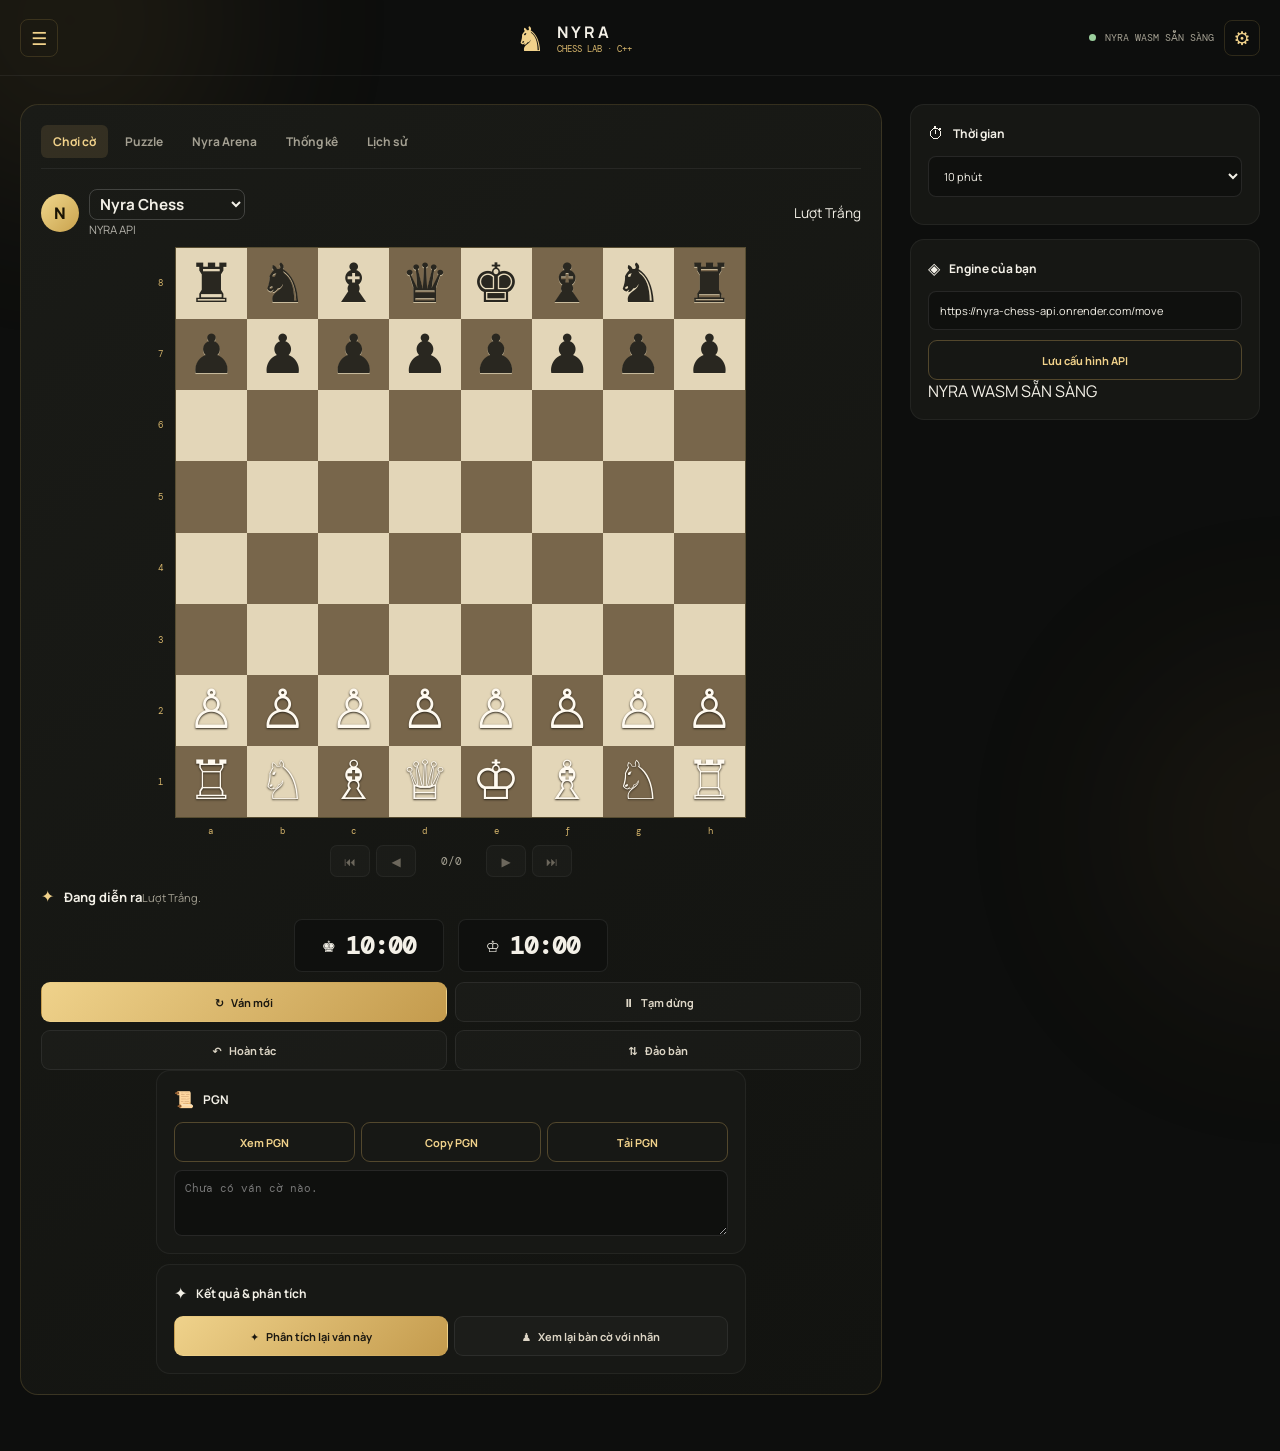
==== commit a508b288: "Dòng thống kê phân tích chi tiết: thời gian quét/kiểm tra lại, số luồng bận, ms mỗi thế" ====
--- a/index.html
+++ b/index.html
@@ -250,6 +250,6 @@
     </div>
   </div>
 
-  <script type="module" src="app.js?v=226"></script>
+  <script type="module" src="app.js?v=230"></script>
 </body>
 </html>
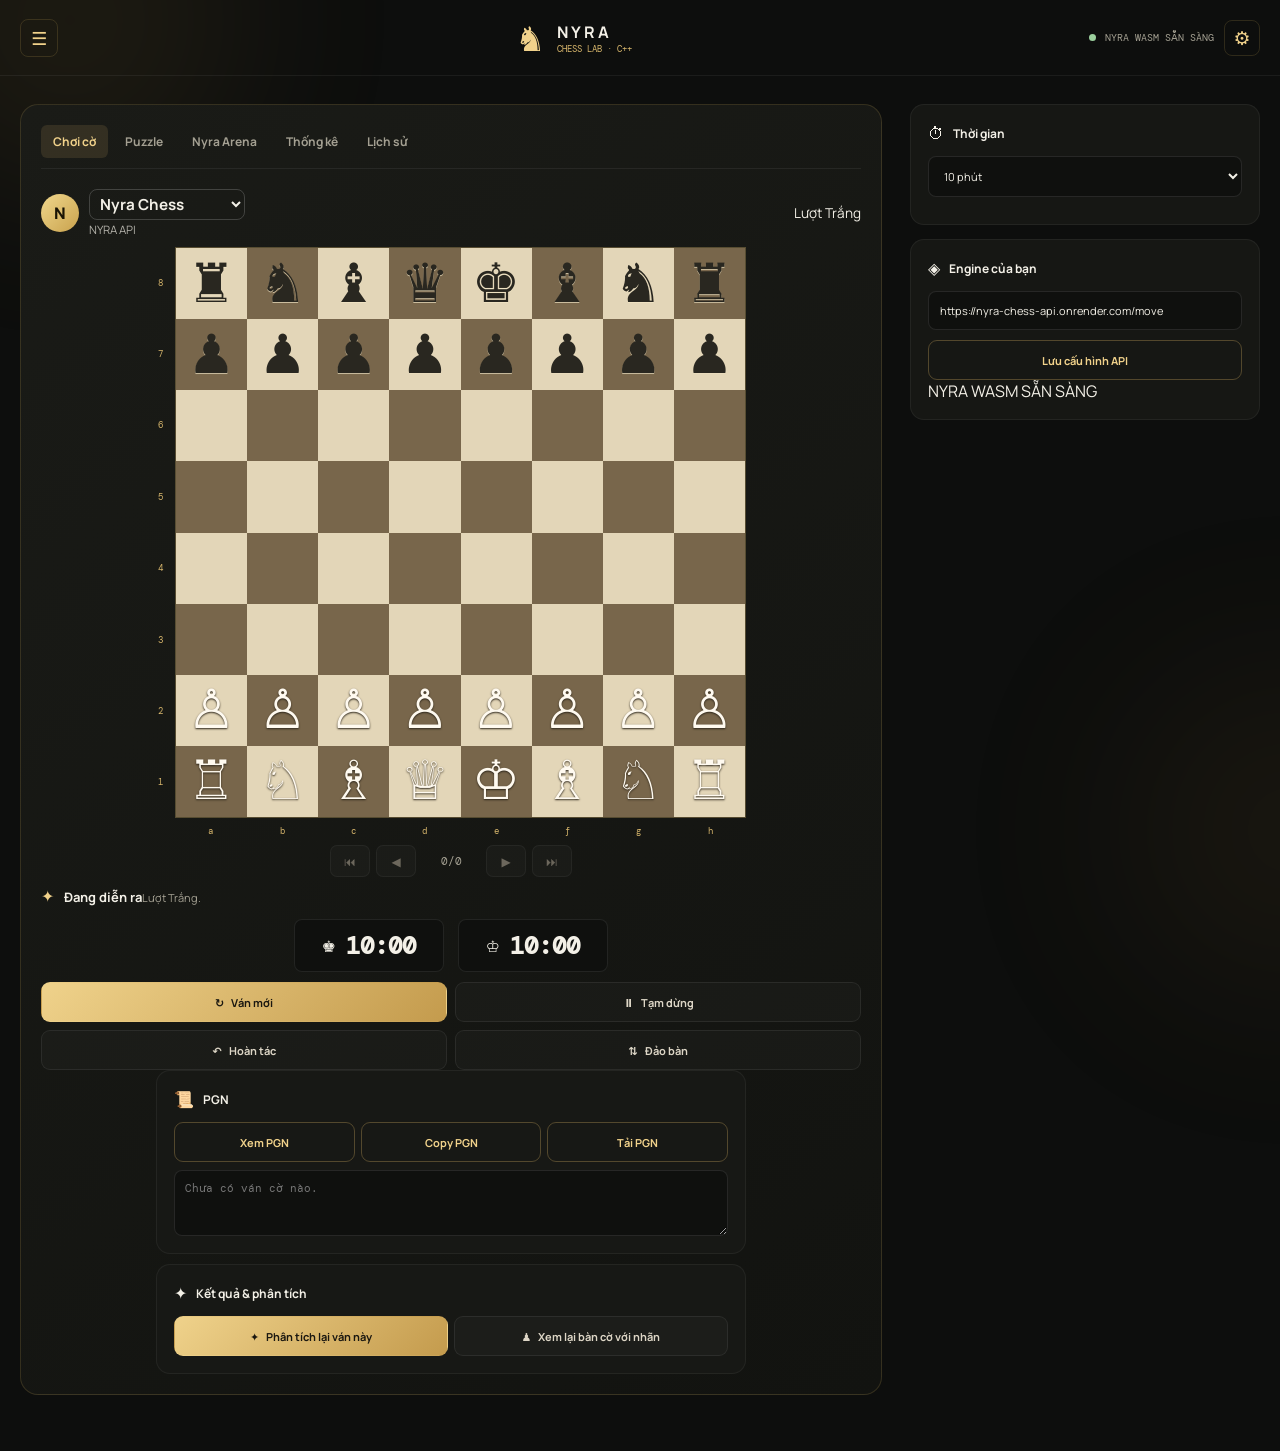
==== commit e50e466d: "Kiểm tra lại theo tầng (300 rồi 1000): nhanh hơn 13-17%, độ khớp giữ nguyên" ====
--- a/index.html
+++ b/index.html
@@ -250,6 +250,6 @@
     </div>
   </div>
 
-  <script type="module" src="app.js?v=230"></script>
+  <script type="module" src="app.js?v=231"></script>
 </body>
 </html>
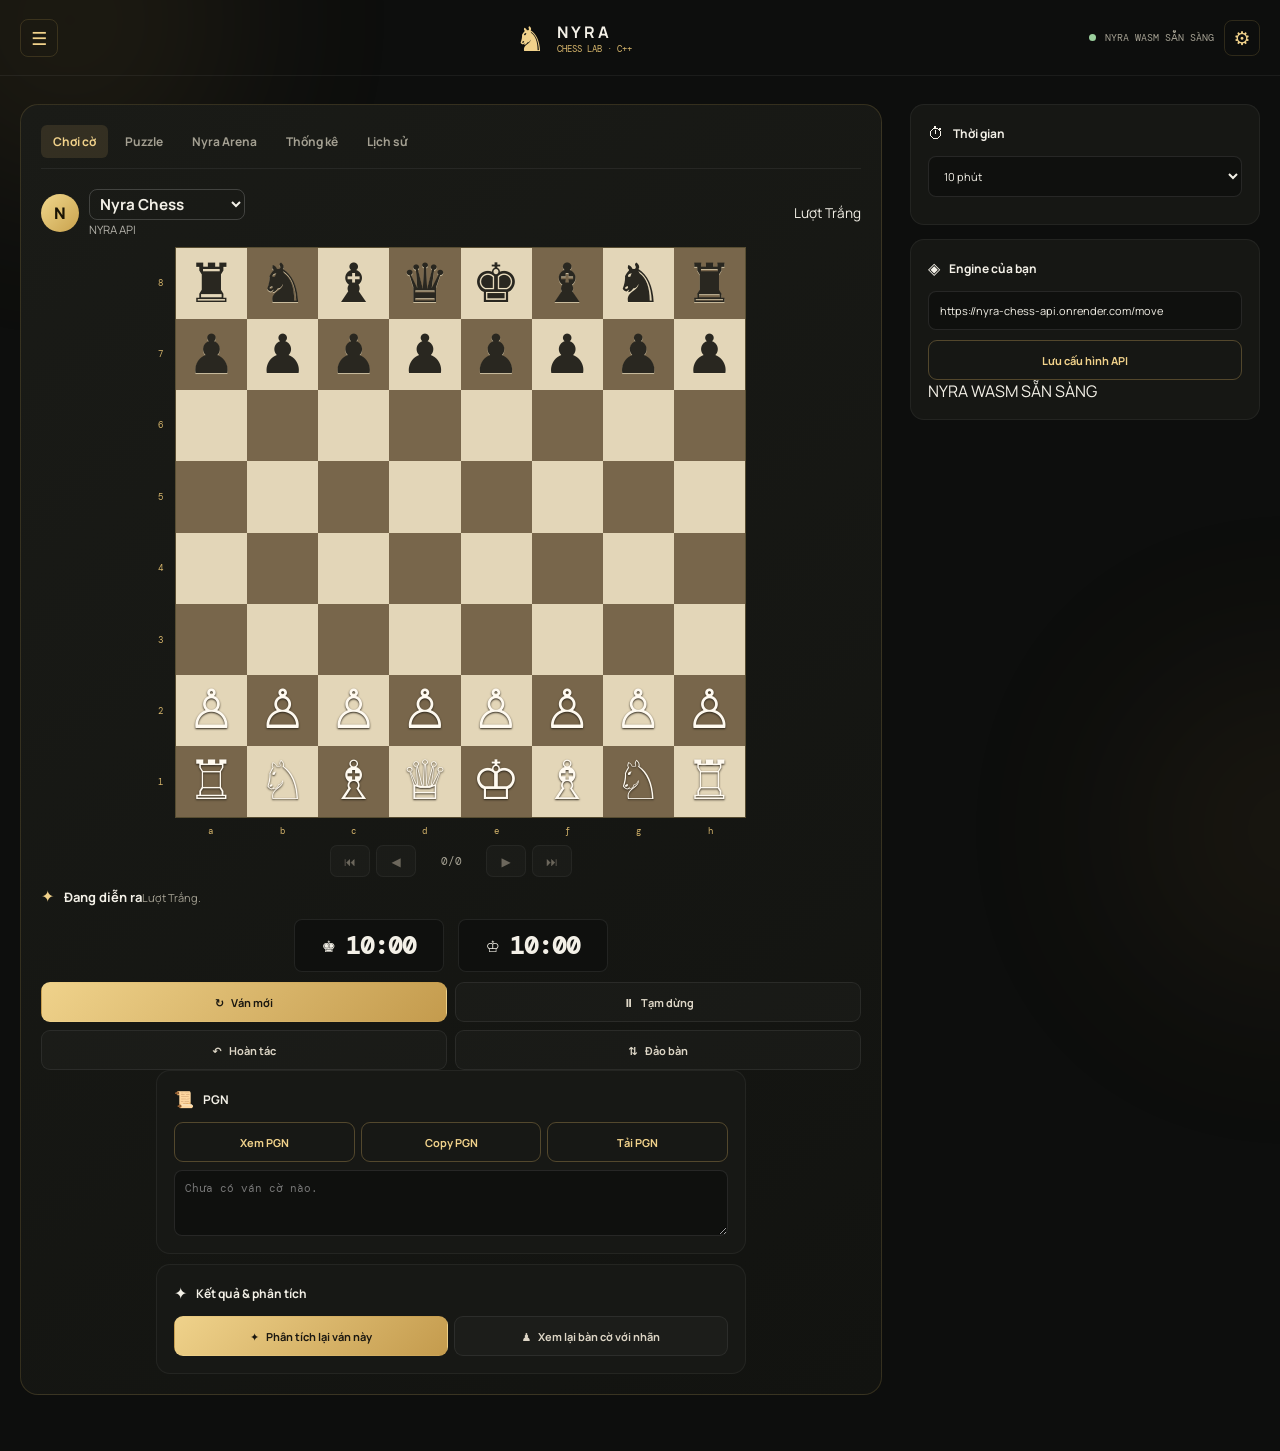
==== commit c19a0f50: "Hiện kết quả phân tích dần theo thứ tự nước đi (xem lại được ngay từ nước đầu)" ====
--- a/index.html
+++ b/index.html
@@ -250,6 +250,6 @@
     </div>
   </div>
 
-  <script type="module" src="app.js?v=231"></script>
+  <script type="module" src="app.js?v=232"></script>
 </body>
 </html>
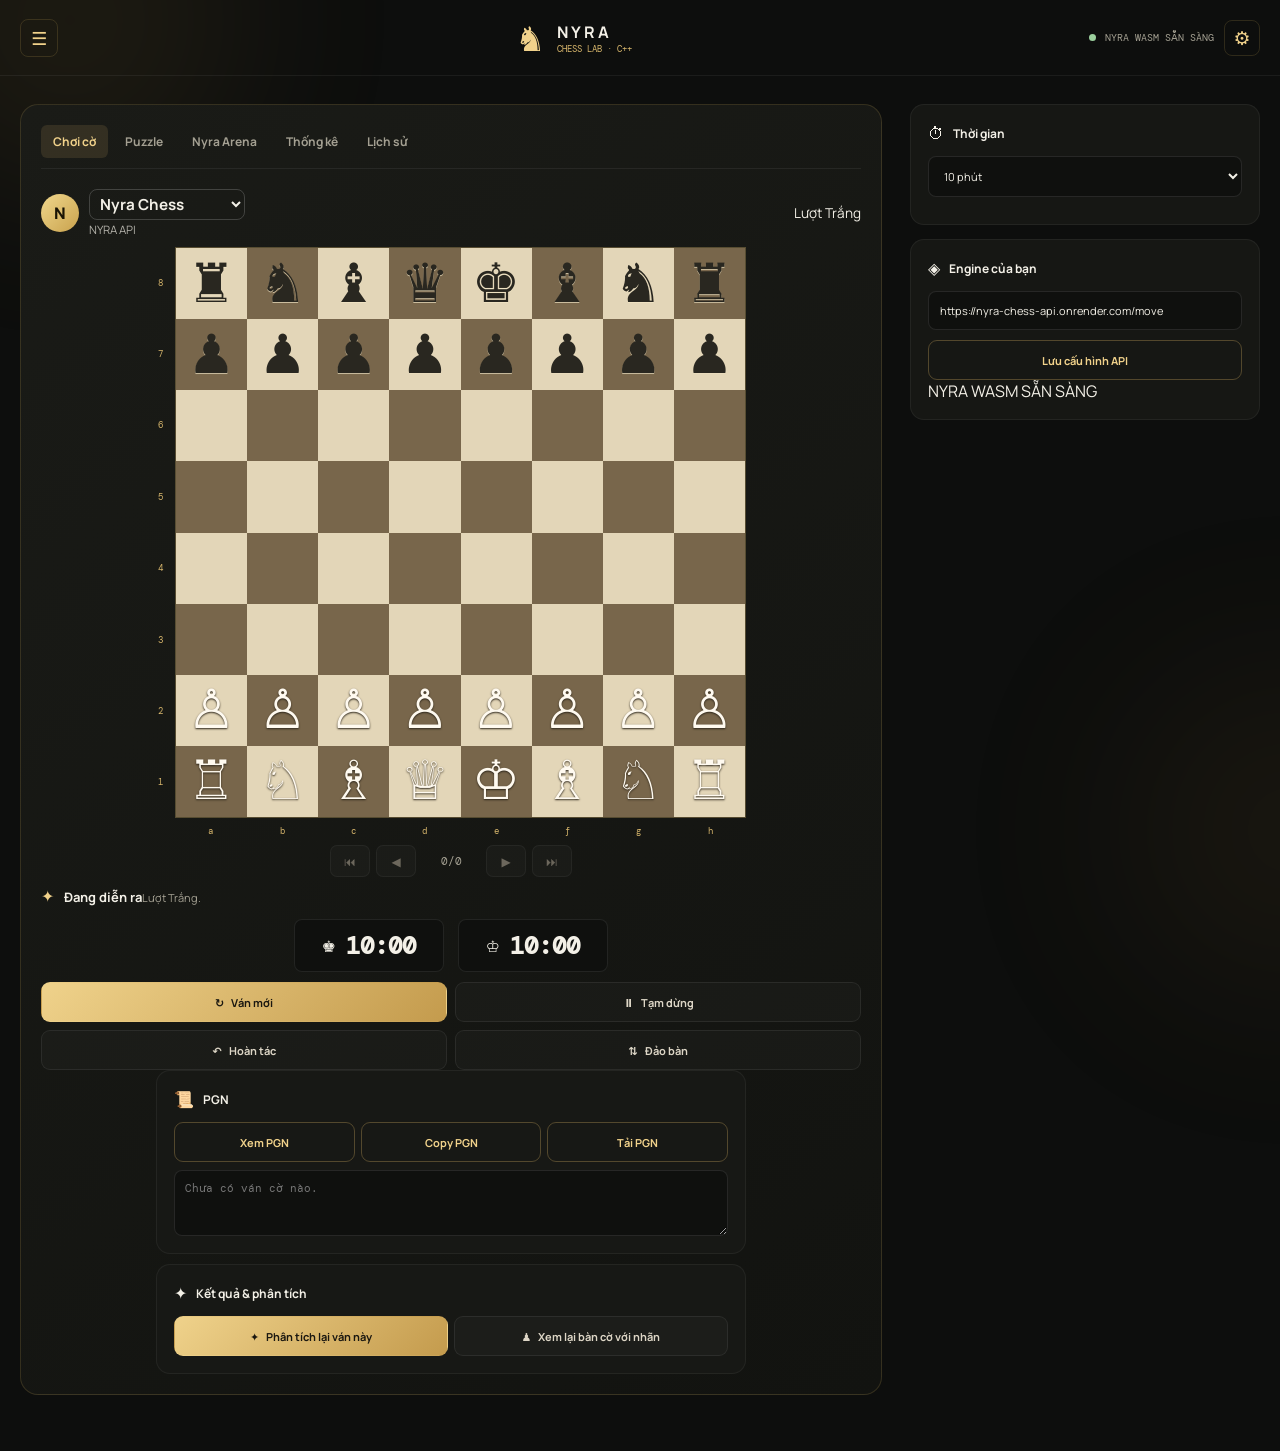
==== commit ca2f182d: "Sửa chậm do cập nhật dần: mỗi nước chỉ chấm một lần, giới hạn tần suất cập nhật" ====
--- a/index.html
+++ b/index.html
@@ -250,6 +250,6 @@
     </div>
   </div>
 
-  <script type="module" src="app.js?v=232"></script>
+  <script type="module" src="app.js?v=233"></script>
 </body>
 </html>
